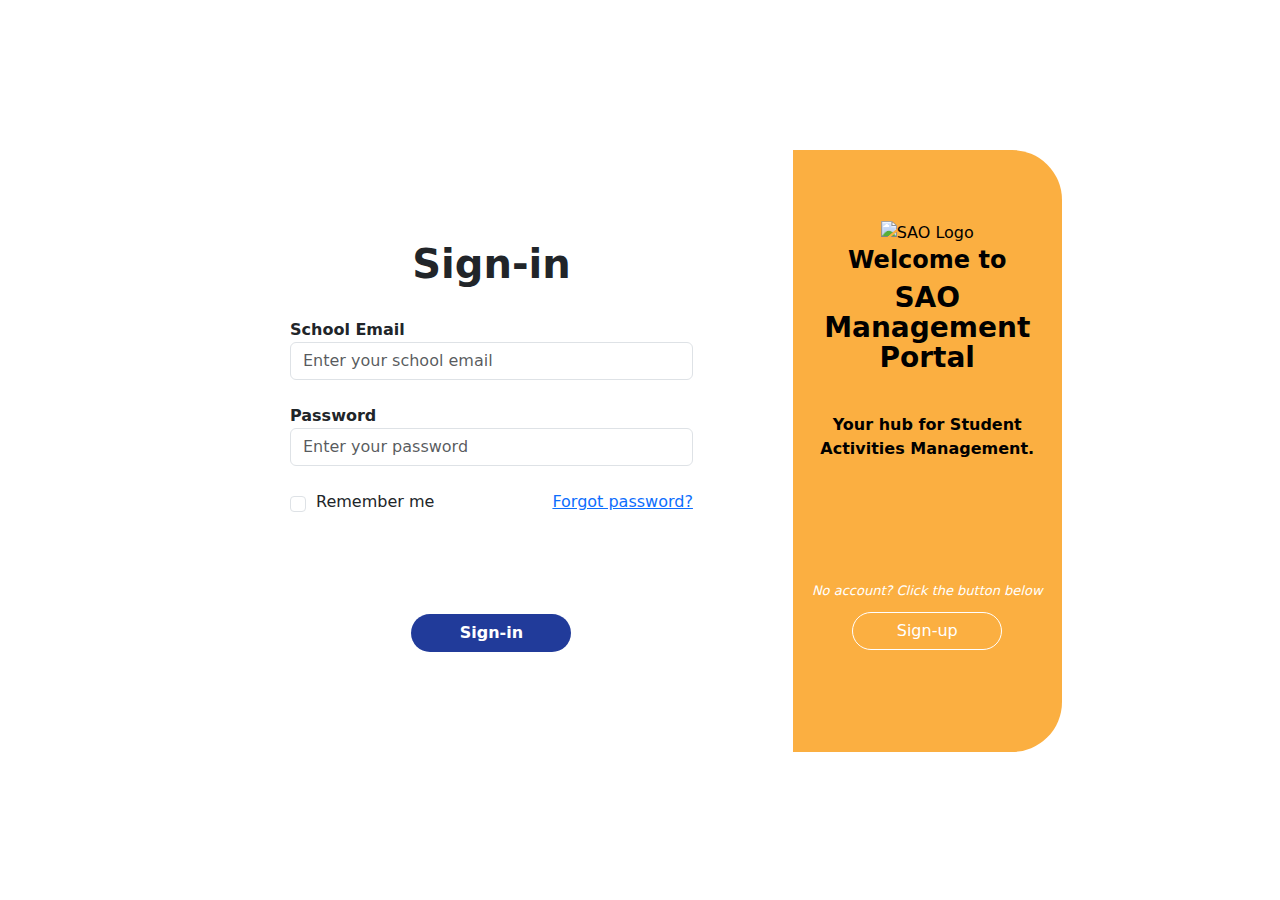
==== pages/index.html @ 207857a8 "Merge pull request #2 from joaqss/main" ====
<!DOCTYPE html>
<html lang="en">
<head>
    <meta charset="UTF-8">
    <meta name="viewport" content="width=device-width, initial-scale=1.0">
    <title> SAO Management Portal</title>
    <link rel="stylesheet" href="../styles/02-layout/index.css">
    <link href="https://cdn.jsdelivr.net/npm/bootstrap@5.3.3/dist/css/bootstrap.min.css" rel="stylesheet" integrity="sha384-QWTKZyjpPEjISv5WaRU9OFeRpok6YctnYmDr5pNlyT2bRjXh0JMhjY6hW+ALEwIH" crossorigin="anonymous">
</head>
<body>    
    <main> 
        <!--- Sign-in/sign-up page--->
        <section class="hero">
            <div class="signIn"> 
                <div class="left-signIn">
                    <h1 class="label-signIn"> Sign-in </h1>
                 
                    <form> 
                        <div class="form-signIn">
                            <label for="schoolEmail"> <b>School Email</b> </label> <br>
                            <input type="text" id="schoolEmail" class="form-control" placeholder="Enter your school email" required> <br>
                            <label for="password"> <b>Password</b> </label> <br>
                            <input type="password" id="password" class="form-control" placeholder="Enter your password" required> <br>
                        </div>
                        <div class="form-row">
                            <div class="form-check-label"> 
                            <input class="checkbox form-check-input" type="checkbox" value="" id="flexCheckDefault"> <span> Remember me</span>
                            </div>
                            <a href="#"> Forgot password? </a> <br>
                        </div>

                        <button class="btn btn-signIn" id="btn-signIn" type="submit"> Sign-in </button>
                    </form>
                </div>
                <div class="right-signIn"> 

                    <div class="contents-right-signIn">
                        <img src="../images/sao-logo.png" alt="SAO Logo" class="sao-logo"> <br>
                        <h4 class="welcomeTitle welcomeTo"> Welcome to</h4>
                        <h3 class="welcomeTitle SMP"> SAO Management Portal</h4>

                        <p class="title-tagline"> <b>Your hub for Student<br>Activities Management.</b> </p>
                        
                        <div class="rdr-signUp"> 
                            <p class="noAccount_desc"> No account? Click the button below </p>
                            <button class="btn btn-signUp" id="btn-signUp" type="submit"> Sign-up </button>
                        </div>  
                    </div>
                </div>
            </div>
        
            <div class="signUp"> 
                <div class="left-signUp">
                    <div class="contents-left-signUp">
                        <img src="../images/sao-logo.png" alt="SAO Logo" class="sao-logo"> <br>
                        <h4 class="welcomeTitle welcomeTo"> Create an Account</h4>

                        <p class="title-tagline"> <b>Join the hub, Lead with Ease</b> </p>
                        
                        <div class="rdr-goBack"> 
                            <p class="account_desc"> Have an account already? </p>
                            <button class="btn btn-goBack" id="btn-goBack" type="submit"> Go Back </button>
                        </div> 
                    </div>
                    
                </div>
                <div class="right-signUp"> 

                    <h1 class="label-signUp"> Sign-up </h1>
                 
                    <form> 
                        <div class="form-signUp">
                            <label for="signUp-fName"> <b>First Name</b> </label> <br>
                            <input type="text" id="signUp-fName" class="form-control" placeholder="Enter your first name" required> <br>

                            <label for="signUp-lName"> <b>Last Name</b> </label> <br>
                            <input type="text" id="signUp-lName" class="form-control" placeholder="Enter your last name" required> <br>

                            <label for="signUp-email"> <b>School Email</b> </label> <br>
                            <input type="text" id="signUp-email" class="form-control" placeholder="Enter your school email" required> <br>

                            <label for="signUp-password"> <b>Password</b> </label> <br>
                            <input type="password" id="signUp-password" class="form-control" placeholder="Enter your password" required> <br>

                            <label for="signUp-repeatpassword"> <b>Repeat Password</b> </label> <br>
                            <input type="password" id="signUp-repeatpassword" class="form-control" placeholder="Repeat your password" required> <br>
                        </div>

                        <button class="btn btn-signUp" id="btn-signUp" type="submit"> Sign-in </button>
                    </form>

                    
                </div>
            </div>
        </section>
    </main>


    <script src="../scripts/landing.js"> </script>
</body>
</html>
---- styles/02-layout/index.css ----
@import url("https://fonts.googleapis.com/css2?family=Inter:ital,opsz,wght@0,14..32,100..900;1,14..32,100..900&display=swap");
body {
  font-family: "Inter", sans-serif;
  font-optical-sizing: auto;
  font-style: normal;
  height: 100%;
  margin: 0;
  padding: 0;
}

main {
  justify-content: center;
  align-items: center;
  display: flex;
  height: 100vh;
  background-image: url("../../images/landing-bg.png");
  background-repeat: none;
  background-size: cover;
  position: relative;
}

.hero {
  justify-content: center;
  align-items: center;
  width: 900px;
  height: 600px;
  flex-shrink: 0;
  position: absolute;
}
.hero .signIn {
  background-color: white;
  border-radius: 50px;
  position: absolute;
}
.hero .signIn .left-signIn {
  width: 60%;
  margin: 90px 100px 100px 100px;
  align-items: center;
  text-align: center;
}
.hero .signIn .left-signIn .label-signIn {
  text-align: center;
  font-weight: bold;
  margin-bottom: 30px;
}
.hero .signIn .left-signIn .form-signIn {
  text-align: left;
}
.hero .signIn .left-signIn .form-row {
  justify-content: center;
  align-items: center;
  display: flex;
  width: 100%;
}
.hero .signIn .left-signIn .form-row .form-check-label {
  display: flex;
  align-items: center;
}
.hero .signIn .left-signIn .form-row .form-check-label span {
  margin-left: 10px;
}
.hero .signIn .left-signIn .form-row a {
  margin-left: auto;
}
.hero .signIn .left-signIn .btn-signIn {
  margin-top: 100px;
  background-color: #213B9A;
  color: white;
  width: 160px;
  border-radius: 116px;
  font-weight: 600;
}
.hero .signIn .left-signIn .btn-signIn:hover {
  background-color: #2d4ec6;
}
.hero .signIn .right-signIn {
  justify-content: center;
  align-items: center;
  text-align: center;
  width: 40%;
  background-color: #FBAF41;
  color: black;
  border-radius: 0px 50px 50px 0px;
}
.hero .signIn .right-signIn .sao-logo {
  width: 25%;
}
.hero .signIn .right-signIn .contents-right-signIn {
  margin-top: 70px;
}
.hero .signIn .right-signIn .welcomeTitle {
  font-weight: bold;
  line-height: 30px;
}
.hero .signIn .right-signIn .title-tagline {
  margin-top: 40px;
}
.hero .signIn .right-signIn .rdr-signUp {
  color: white;
  line-height: 10px;
  font-size: 13px;
  font-style: italic;
  margin-top: 125px;
}
.hero .signIn .right-signIn .rdr-signUp .btn-signUp {
  background-color: transparent;
  border: 1px solid white;
  border-radius: 20px;
  width: 150px;
  color: white;
}
.hero .signIn .right-signIn .rdr-signUp .btn-signUp:hover {
  background-color: white;
  color: #FBAF41;
}
.hero .signUp {
  display: none;
  position: absolute;
  height: 100%;
  background-color: white;
  border-radius: 50px;
}
.hero .signUp .left-signUp {
  justify-content: center;
  align-items: center;
  text-align: center;
  width: 40%;
  background-color: #FBAF41;
  color: black;
  border-radius: 50px 0px 0px 50px;
}
.hero .signUp .left-signUp .sao-logo {
  width: 25%;
}
.hero .signUp .left-signUp .contents-left-signUp {
  margin-top: 140px;
}
.hero .signUp .left-signUp .welcomeTitle {
  font-weight: bold;
  line-height: 30px;
}
.hero .signUp .left-signUp .title-tagline {
  margin-top: 40px;
}
.hero .signUp .left-signUp .rdr-goBack {
  color: white;
  line-height: 10px;
  font-size: 13px;
  font-style: italic;
  margin-top: 125px;
}
.hero .signUp .left-signUp .rdr-goBack .btn-goBack {
  background-color: transparent;
  border: 1px solid white;
  border-radius: 20px;
  width: 150px;
  color: white;
}
.hero .signUp .left-signUp .rdr-goBack .btn-goBack:hover {
  background-color: white;
  color: #FBAF41;
}
.hero .right-signUp {
  width: 60%;
  margin: 50px 100px 100px 100px;
  align-items: center;
  text-align: center;
}
.hero .right-signUp .label-signUp {
  text-align: center;
  font-weight: bold;
  margin-bottom: 20px;
}
.hero .right-signUp .form-signUp {
  text-align: left;
  line-height: 20px;
}
.hero .right-signUp .btn-signUp {
  margin-top: 10px;
  background-color: #213B9A;
  color: white;
  width: 160px;
  border-radius: 116px;
  font-weight: 600;
}
.hero .right-signUp .btn-signUp:hover {
  background-color: #2d4ec6;
}
.hero .signIn, .hero .signUp {
  opacity: 0;
  visibility: hidden;
  display: flex;
  transition: opacity 0.5s ease, visibility 1s ease;
}
.hero .signIn.active, .hero .signUp.active {
  opacity: 1;
  visibility: visible;
}/*# sourceMappingURL=index.css.map */
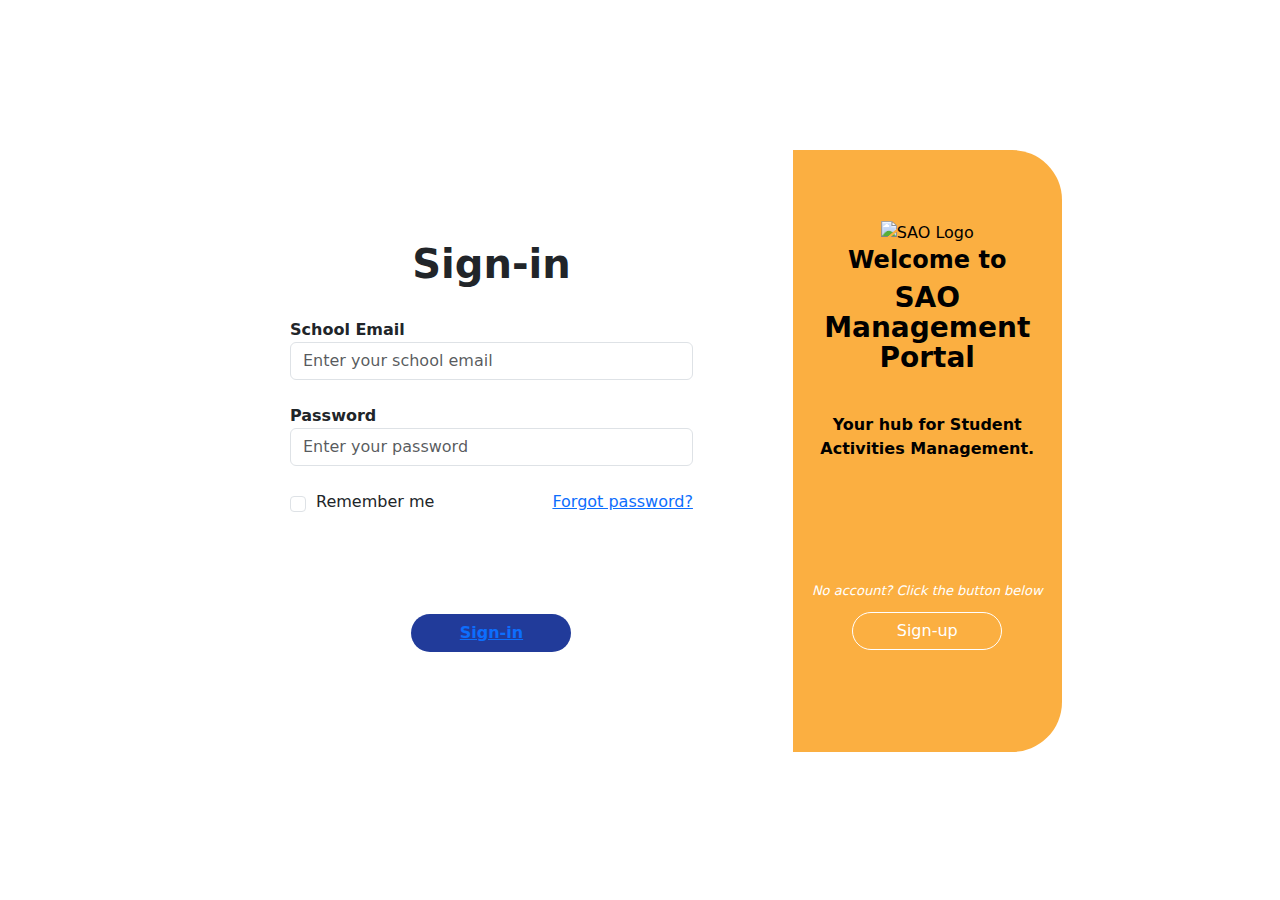
==== commit 34ec77f3: "Additional set-ups" ====
--- a/pages/index.html
+++ b/pages/index.html
@@ -15,12 +15,12 @@
                 <div class="left-signIn">
                     <h1 class="label-signIn"> Sign-in </h1>
                  
-                    <form> 
+                    <form action="" method="post"> 
                         <div class="form-signIn">
-                            <label for="schoolEmail"> <b>School Email</b> </label> <br>
-                            <input type="text" id="schoolEmail" class="form-control" placeholder="Enter your school email" required> <br>
-                            <label for="password"> <b>Password</b> </label> <br>
-                            <input type="password" id="password" class="form-control" placeholder="Enter your password" required> <br>
+                            <label for="signin-schoolEmail"> <b>School Email</b> </label> <br>
+                            <input type="text" id="signin-schoolEmail" name="signin-schoolEmail" class="form-control" placeholder="Enter your school email" required> <br>
+                            <label for="signin-password"> <b>Password</b> </label> <br>
+                            <input type="password" id="signin-password" name="signin-password" class="form-control" placeholder="Enter your password" required> <br>
                         </div>
                         <div class="form-row">
                             <div class="form-check-label"> 
@@ -29,7 +29,7 @@
                             <a href="#"> Forgot password? </a> <br>
                         </div>
 
-                        <button class="btn btn-signIn" id="btn-signIn" type="submit"> Sign-in </button>
+                        <button class="btn btn-signIn" id="btn-signIn" type="submit"> <a href="./myorganizations.html"> Sign-in</a> </button>
                     </form>
                 </div>
                 <div class="right-signIn"> 
@@ -86,7 +86,8 @@
                             <input type="password" id="signUp-repeatpassword" class="form-control" placeholder="Repeat your password" required> <br>
                         </div>
 
-                        <button class="btn btn-signUp" id="btn-signUp" type="submit"> Sign-in </button>
+                        <!--- REMOVE HREF AFTER CONNECTING DATABASE/SERVER -->
+                        <button class="btn btn-signUp" id="btn-signUp" type="submit"> Sign-up </button>
                     </form>
 
                     
